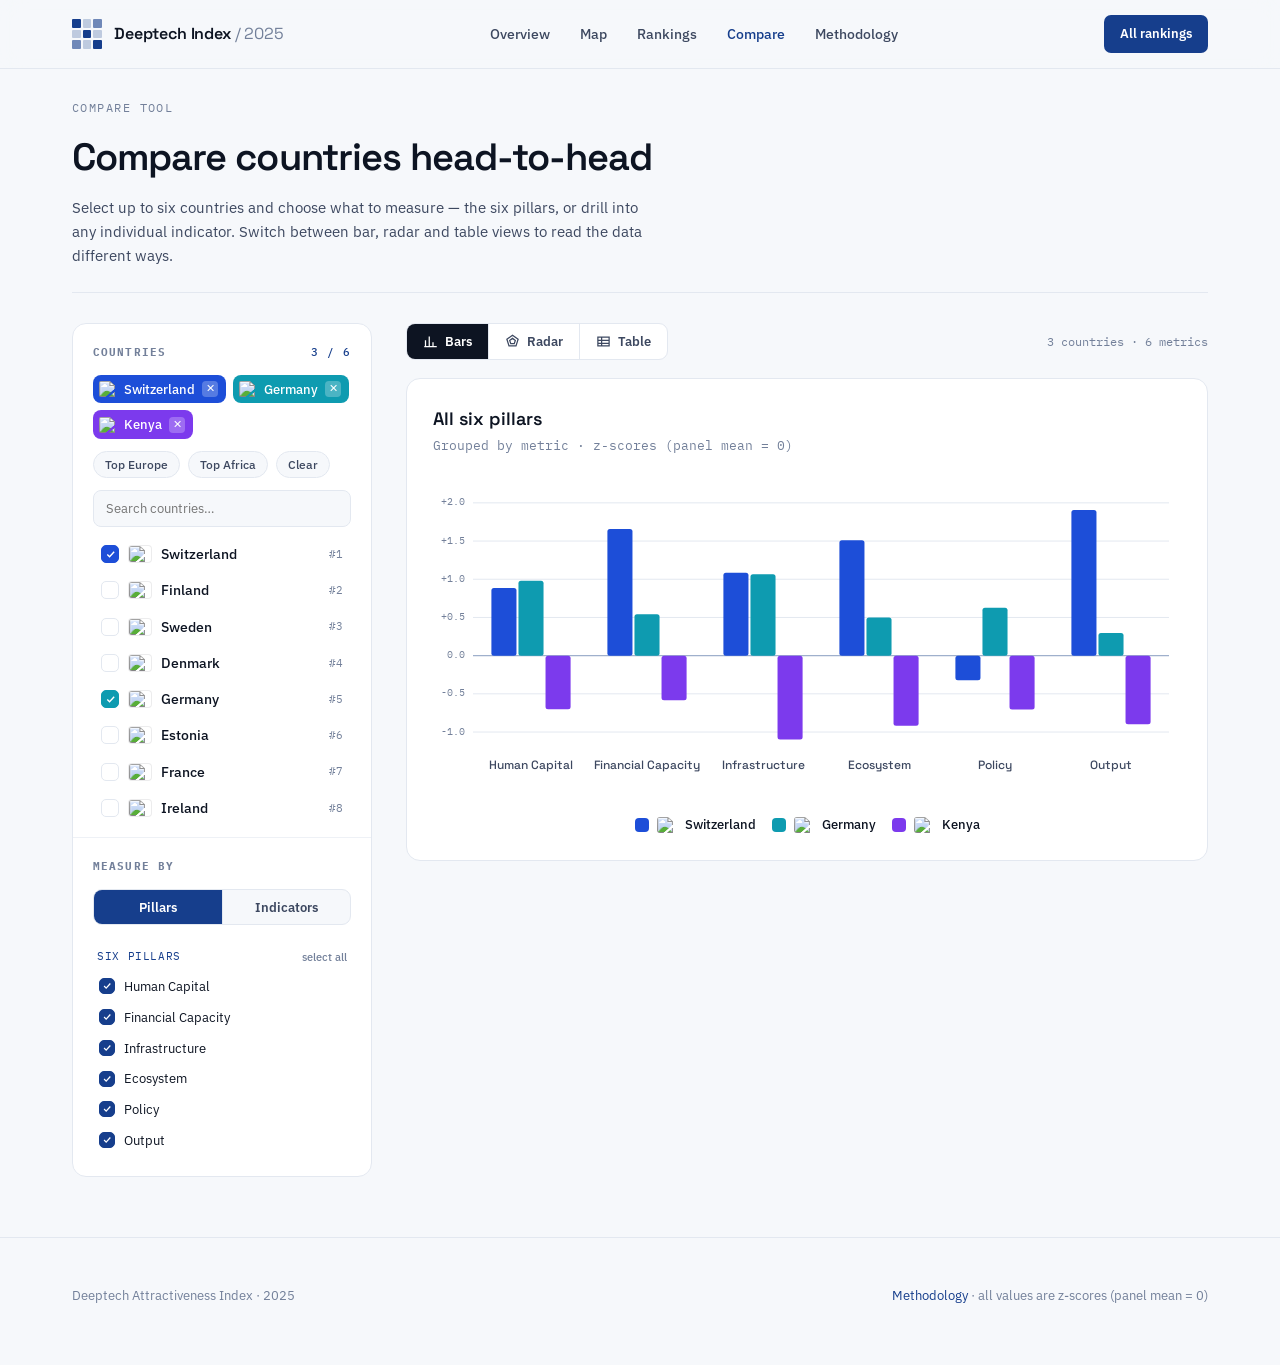
==== compare.html @ 3acfac9e "Add files via upload" ====
<!DOCTYPE html>
<html lang="en">
<head>
<meta charset="UTF-8" />
<meta name="viewport" content="width=device-width, initial-scale=1.0" />
<title>Compare — Deeptech Index</title>
<link rel="preconnect" href="https://fonts.googleapis.com" />
<link rel="preconnect" href="https://fonts.gstatic.com" crossorigin />
<link href="https://fonts.googleapis.com/css2?family=Space+Grotesk:wght@400;500;600;700&family=IBM+Plex+Sans:wght@400;500;600&family=IBM+Plex+Mono:wght@400;500&display=swap" rel="stylesheet" />
<link rel="stylesheet" href="assets/atlas.css" />
<style>
  .page-head{padding:30px 0 24px;border-bottom:1px solid var(--line)}
  .page-head .sec-tag{display:block;margin-bottom:12px}
  .page-head h1{font-family:"Space Grotesk";font-weight:600;font-size:38px;letter-spacing:-.025em}
  .page-head p{margin-top:10px;font-size:15px;color:var(--ink-2);max-width:64ch;line-height:1.6}

  .compare-layout{display:grid;grid-template-columns:300px 1fr;gap:34px;padding:30px 0 40px;align-items:start}
  @media(max-width:980px){.compare-layout{grid-template-columns:1fr}}

  /* CONTROL PANEL */
  .panel{border:1px solid var(--line);background:var(--panel);border-radius:14px;padding:0;position:sticky;top:88px;overflow:hidden}
  .panel-sec{padding:20px 20px;border-bottom:1px solid var(--line-2)}
  .panel-sec:last-child{border-bottom:none}
  .panel-sec h3{font-family:"IBM Plex Mono";font-size:11px;letter-spacing:.1em;text-transform:uppercase;color:var(--ink-3);margin-bottom:14px;display:flex;justify-content:space-between;align-items:center}
  .panel-sec h3 .cnt{color:var(--blue);font-weight:500}

  .seg{display:flex;border:1px solid var(--line);border-radius:9px;overflow:hidden;background:var(--bg)}
  .seg button{flex:1;font-family:"IBM Plex Sans";font-size:12.5px;font-weight:600;color:var(--ink-2);background:transparent;border:none;padding:9px 4px;cursor:pointer;transition:.12s;border-right:1px solid var(--line)}
  .seg button:last-child{border-right:none}
  .seg button[aria-pressed="true"]{background:var(--blue);color:#fff}

  .country-search input{width:100%;border:1px solid var(--line);border-radius:8px;padding:9px 12px;font-family:"IBM Plex Sans";font-size:13px;color:var(--ink);background:var(--bg);margin-bottom:10px}
  .country-search input:focus{outline:none;border-color:var(--blue)}
  .clist{max-height:280px;overflow-y:auto;display:flex;flex-direction:column;gap:2px;margin:0 -6px;padding:0 6px}
  .crow{display:flex;align-items:center;gap:10px;padding:7px 8px;border-radius:8px;cursor:pointer;transition:background .1s}
  .crow:hover{background:var(--blue-soft)}
  .crow img{width:22px;border-radius:3px;box-shadow:0 0 0 1px rgba(13,20,34,.08)}
  .crow .nm{flex:1;font-size:13.5px;font-weight:500}
  .crow .rk{font-family:"IBM Plex Mono";font-size:11px;color:var(--ink-3)}
  .crow .chk{width:18px;height:18px;border:1.5px solid var(--line);border-radius:5px;flex:none;display:grid;place-items:center;transition:.12s}
  .crow[aria-selected="true"] .chk{background:var(--sel,#1d4ed8);border-color:var(--sel,#1d4ed8)}
  .crow[aria-selected="true"] .chk svg{opacity:1}
  .crow .chk svg{width:11px;height:11px;color:#fff;opacity:0}
  .crow.disabled{opacity:.4;pointer-events:none}

  .selected-chips{display:flex;flex-wrap:wrap;gap:7px}
  .selchip{display:flex;align-items:center;gap:7px;padding:5px 8px 5px 6px;border-radius:8px;font-size:12.5px;font-weight:500;color:#fff}
  .selchip img{width:18px;border-radius:2px}
  .selchip button{background:rgba(255,255,255,.25);border:none;color:#fff;width:16px;height:16px;border-radius:4px;cursor:pointer;font-size:11px;line-height:1;display:grid;place-items:center}

  .metric-mode{margin-bottom:12px}
  .mlist{max-height:300px;overflow-y:auto;margin:0 -6px;padding:0 6px}
  .mgroup-h{font-family:"IBM Plex Mono";font-size:10.5px;letter-spacing:.06em;text-transform:uppercase;color:var(--blue);padding:12px 4px 6px;display:flex;justify-content:space-between;align-items:center}
  .mgroup-h .sel-all{font-family:"IBM Plex Sans";text-transform:none;letter-spacing:0;color:var(--ink-3);cursor:pointer;font-size:11px;font-weight:500}
  .mgroup-h .sel-all:hover{color:var(--blue)}
  .mrow{display:flex;align-items:center;gap:9px;padding:6px 6px;border-radius:7px;cursor:pointer;font-size:12.5px}
  .mrow:hover{background:var(--blue-soft)}
  .mrow .chk{width:16px;height:16px;border:1.5px solid var(--line);border-radius:5px;flex:none;display:grid;place-items:center}
  .mrow[aria-selected="true"] .chk{background:var(--blue);border-color:var(--blue)}
  .mrow .chk svg{width:10px;height:10px;color:#fff;opacity:0}
  .mrow[aria-selected="true"] .chk svg{opacity:1}
  .mrow .src{margin-left:auto;font-family:"IBM Plex Mono";font-size:10px;color:var(--ink-3)}

  /* RESULTS */
  .results{min-height:400px}
  .results-bar{display:flex;align-items:center;gap:10px;margin-bottom:18px}
  .view-seg{display:flex;border:1px solid var(--line);border-radius:9px;overflow:hidden;background:var(--panel)}
  .view-seg button{display:flex;align-items:center;gap:7px;font-family:"IBM Plex Sans";font-size:13px;font-weight:600;color:var(--ink-2);background:transparent;border:none;padding:9px 16px;cursor:pointer;border-right:1px solid var(--line);transition:.12s}
  .view-seg button:last-child{border-right:none}
  .view-seg button[aria-pressed="true"]{background:var(--ink);color:#fff}
  .view-seg button svg{width:15px;height:15px}
  .results-bar .spacer{flex:1}
  .results-bar .meta{font-family:"IBM Plex Mono";font-size:12px;color:var(--ink-3)}

  .result-card{border:1px solid var(--line);background:var(--panel);border-radius:14px;padding:26px}
  .result-title{font-family:"Space Grotesk";font-weight:600;font-size:18px;margin-bottom:4px}
  .result-sub{font-size:12.5px;color:var(--ink-3);margin-bottom:22px;font-family:"IBM Plex Mono"}
  #chart{width:100%}
  .empty{display:grid;place-items:center;text-align:center;padding:80px 20px;color:var(--ink-3)}
  .empty svg{width:42px;height:42px;margin-bottom:16px;color:var(--line)}
  .empty h4{font-family:"Space Grotesk";font-weight:600;font-size:18px;color:var(--ink-2);margin-bottom:6px}
  .empty p{font-size:13.5px;max-width:36ch}

  /* legend */
  .legend{display:flex;flex-wrap:wrap;gap:16px;margin-top:18px;justify-content:center}
  .legend .li{display:flex;align-items:center;gap:8px;font-size:13px;font-weight:500}
  .legend .li img{width:20px;border-radius:3px}
  .legend .sw{width:14px;height:14px;border-radius:4px}

  /* compare table */
  .ctable{width:100%;border-collapse:collapse;font-size:13.5px}
  .ctable th,.ctable td{padding:12px 12px;border-bottom:1px solid var(--line-2);text-align:right}
  .ctable thead th{font-family:"IBM Plex Mono";font-size:10.5px;letter-spacing:.05em;text-transform:uppercase;color:var(--ink-3);font-weight:500;border-bottom:1px solid var(--line)}
  .ctable th.left,.ctable td.left{text-align:left}
  .ctable .metric-cell{font-weight:500}
  .ctable .metric-cell small{display:block;font-family:"IBM Plex Mono";font-size:10.5px;color:var(--ink-3);font-weight:400}
  .ctable td .z{font-family:"Space Grotesk";font-weight:600}
  .ctable td .rk{font-family:"IBM Plex Mono";font-size:10.5px;color:var(--ink-3);display:block}
  .ctable .ch{display:flex;align-items:center;gap:9px;justify-content:flex-end}
  .ctable thead .ch img{width:22px;border-radius:3px}
  .ctable tbody tr:hover{background:var(--blue-soft)}
  .ctable .best{position:relative}
  .ctable .best .z{color:var(--blue)}

  .quick{display:flex;gap:8px;flex-wrap:wrap;margin-top:2px}
  .quick button{font-family:"IBM Plex Sans";font-size:11.5px;font-weight:500;color:var(--ink-2);background:var(--bg);border:1px solid var(--line);border-radius:20px;padding:5px 11px;cursor:pointer;transition:.12s}
  .quick button:hover{border-color:var(--blue);color:var(--blue)}
</style>
</head>
<body>
<header class="nav">
  <div class="wrap nav-inner">
    <a class="brand" href="index.html">
      <span class="brand-mark"><i></i><i></i><i></i><i></i><i></i><i></i><i></i><i></i><i></i></span>
      <span class="brand-name">Deeptech Index <span>/ 2025</span></span>
    </a>
    <nav class="links">
      <a href="index.html#overview">Overview</a>
      <a href="index.html#mapsec">Map</a>
      <a href="index.html#rankings">Rankings</a>
      <a href="compare.html" class="active">Compare</a>
      <a href="index.html#methodology">Methodology</a>
    </nav>
    <a class="nav-cta" href="index.html#rankings">All rankings</a>
  </div>
</header>

<main class="wrap">
  <div class="page-head">
    <span class="sec-tag">Compare tool</span>
    <h1>Compare countries head-to-head</h1>
    <p>Select up to six countries and choose what to measure — the six pillars, or drill into any individual indicator. Switch between bar, radar and table views to read the data different ways.</p>
  </div>

  <div class="compare-layout">
    <!-- CONTROL PANEL -->
    <aside class="panel">
      <div class="panel-sec">
        <h3>Countries <span class="cnt" id="cc-count">0 / 6</span></h3>
        <div class="selected-chips" id="sel-chips" style="margin-bottom:12px"></div>
        <div class="quick" style="margin-bottom:12px">
          <button data-quick="topEu">Top Europe</button>
          <button data-quick="topAf">Top Africa</button>
          <button data-quick="clear">Clear</button>
        </div>
        <div class="country-search"><input id="csearch" type="text" placeholder="Search countries…" /></div>
        <div class="clist" id="clist"></div>
      </div>

      <div class="panel-sec">
        <h3>Measure by</h3>
        <div class="seg metric-mode" id="mode-seg">
          <button data-mode="pillars" aria-pressed="true">Pillars</button>
          <button data-mode="indicators">Indicators</button>
        </div>
        <div class="mlist" id="mlist"></div>
      </div>
    </aside>

    <!-- RESULTS -->
    <section class="results">
      <div class="results-bar">
        <div class="view-seg" id="view-seg">
          <button data-view="bars" aria-pressed="true">
            <svg viewBox="0 0 24 24" fill="none" stroke="currentColor" stroke-width="2"><path d="M4 20V10M10 20V4M16 20v-7M22 20H2"/></svg>Bars</button>
          <button data-view="radar">
            <svg viewBox="0 0 24 24" fill="none" stroke="currentColor" stroke-width="2"><path d="M12 2l9 6.5-3.4 10.5H6.4L3 8.5z"/><path d="M12 7l4.5 3.2-1.7 5.3H9.2L7.5 10.2z"/></svg>Radar</button>
          <button data-view="table">
            <svg viewBox="0 0 24 24" fill="none" stroke="currentColor" stroke-width="2"><path d="M3 5h18v14H3zM3 10h18M3 15h18M9 5v14"/></svg>Table</button>
        </div>
        <div class="spacer"></div>
        <div class="meta" id="results-meta"></div>
      </div>
      <div class="result-card" id="result-card"></div>
    </section>
  </div>
</main>

<footer><div class="wrap">
  <div>Deeptech Attractiveness Index · 2025</div>
  <div><a href="index.html#methodology">Methodology</a> · all values are z-scores (panel mean = 0)</div>
</div></footer>

<script src="https://cdn.jsdelivr.net/npm/d3@7"></script>
<script src="assets/data.js"></script>
<script src="assets/charts.js"></script>
<script src="assets/compare.js"></script>
</body>
</html>
---- assets/atlas.css ----
/* Shared Atlas theme — used by country.html and compare.html */
:root{
  --bg:#f6f8fb; --panel:#ffffff; --ink:#0d1422; --ink-2:#3d4860; --ink-3:#73809a;
  --line:#e3e8f0; --line-2:#eef1f6;
  --blue:#163e8c; --blue-bright:#2563eb; --blue-soft:#eaf0fb;
  --max:1200px;
}
*{box-sizing:border-box;margin:0;padding:0}
html{scroll-behavior:smooth}
body{background:var(--bg);color:var(--ink);font-family:"IBM Plex Sans",system-ui,sans-serif;-webkit-font-smoothing:antialiased;line-height:1.5}
.mono{font-family:"IBM Plex Mono",monospace}
.display{font-family:"Space Grotesk",sans-serif}
a{color:inherit;text-decoration:none}
.wrap{max-width:var(--max);margin:0 auto;padding:0 32px}

header.nav{position:sticky;top:0;z-index:50;background:rgba(246,248,251,.82);backdrop-filter:blur(12px);border-bottom:1px solid var(--line)}
.nav-inner{display:flex;align-items:center;justify-content:space-between;height:68px}
.brand{display:flex;align-items:center;gap:12px}
.brand-mark{width:30px;height:30px;display:grid;grid-template-columns:repeat(3,1fr);grid-template-rows:repeat(3,1fr);gap:2px}
.brand-mark i{background:var(--blue);border-radius:1px;opacity:.25}
.brand-mark i:nth-child(1),.brand-mark i:nth-child(5),.brand-mark i:nth-child(9){opacity:1}
.brand-mark i:nth-child(3),.brand-mark i:nth-child(7){opacity:.6}
.brand-name{font-family:"Space Grotesk";font-weight:600;font-size:16px;letter-spacing:-.01em}
.brand-name span{color:var(--ink-3);font-weight:400}
nav.links{display:flex;gap:30px}
nav.links a{font-size:14px;color:var(--ink-2);font-weight:500;transition:color .15s}
nav.links a:hover,nav.links a.active{color:var(--blue)}
.nav-cta{font-size:13px;font-weight:600;color:#fff;background:var(--blue);padding:9px 16px;border-radius:7px}

.btn{font-size:14px;font-weight:600;padding:12px 20px;border-radius:8px;border:1px solid transparent;cursor:pointer;transition:.15s;display:inline-block}
.btn-primary{background:var(--blue);color:#fff}
.btn-primary:hover{background:#0f2f70}
.btn-ghost{background:transparent;border-color:var(--line);color:var(--ink)}
.btn-ghost:hover{border-color:var(--blue);color:var(--blue)}

.sec-tag{font-family:"IBM Plex Mono";font-size:12px;letter-spacing:.12em;text-transform:uppercase;color:var(--ink-3);white-space:nowrap}

.dtchart-tip{}/* set inline by charts.js */

footer{padding:48px 0 60px;border-top:1px solid var(--line);color:var(--ink-3);font-size:13px;margin-top:20px}
footer .wrap{display:flex;justify-content:space-between;gap:24px;flex-wrap:wrap}
footer a{color:var(--blue)}
@media(max-width:860px){nav.links{display:none}}
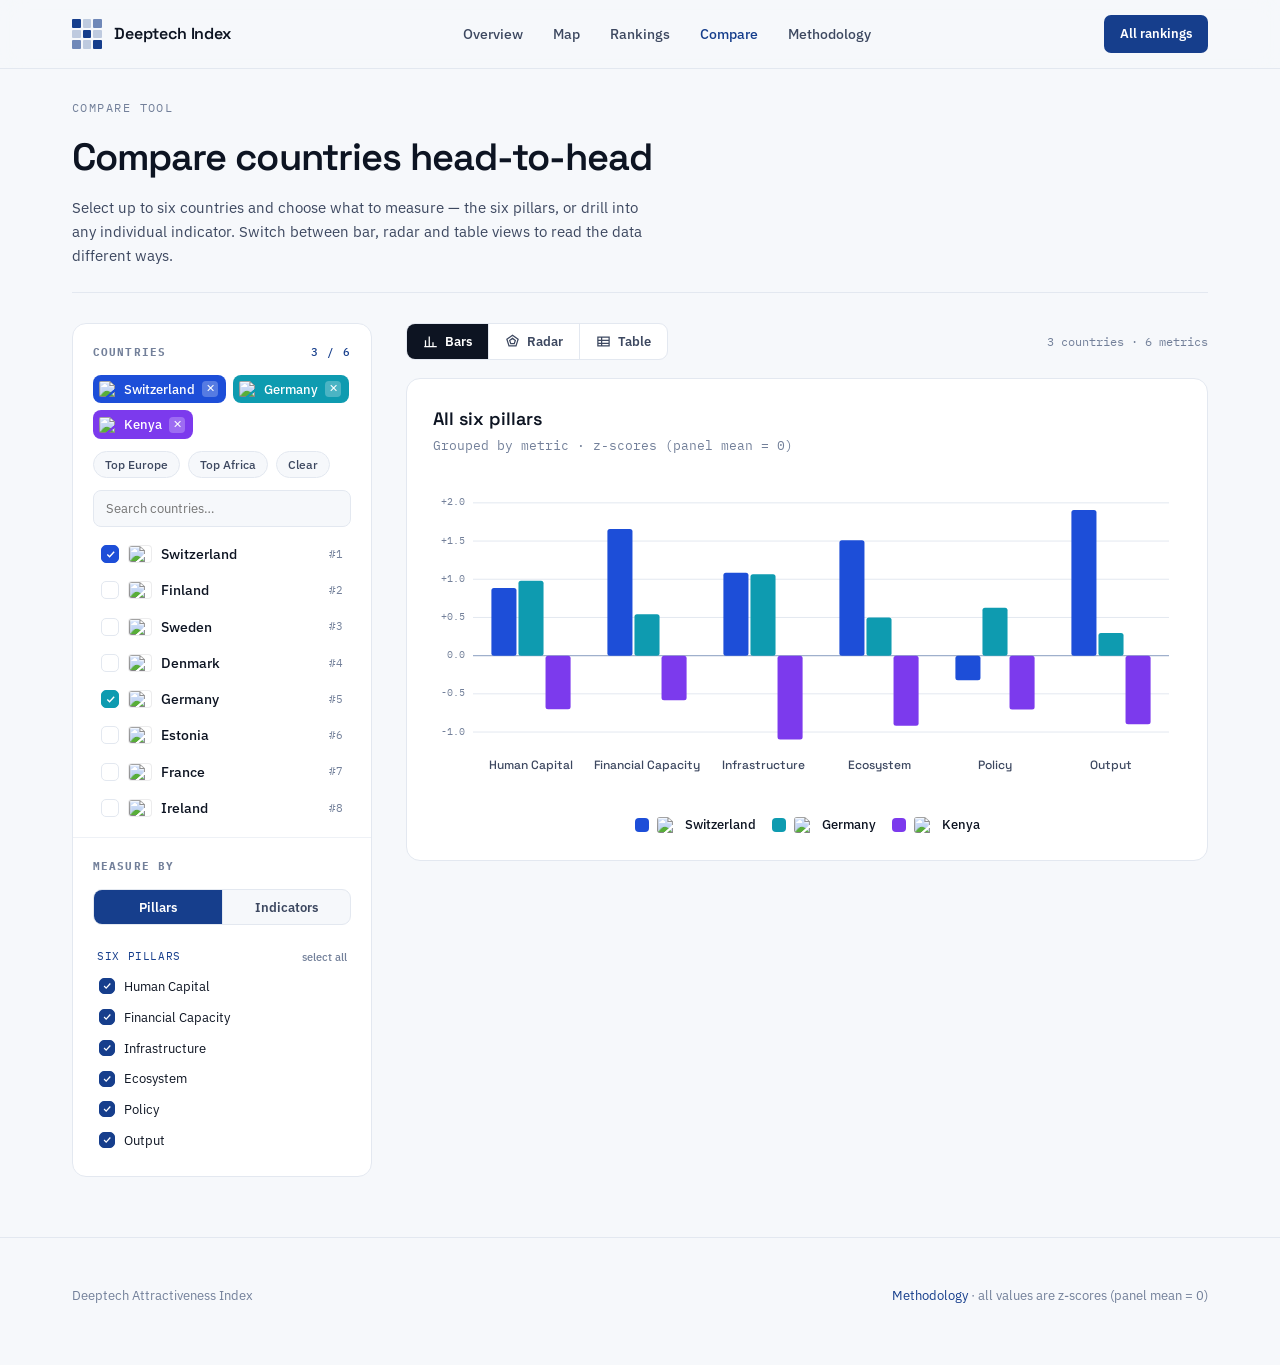
==== commit ae3f6256: "Update brand name and footer text Removed the year '2025' from brand name and footer." ====
--- a/compare.html
+++ b/compare.html
@@ -112,7 +112,7 @@
   <div class="wrap nav-inner">
     <a class="brand" href="index.html">
       <span class="brand-mark"><i></i><i></i><i></i><i></i><i></i><i></i><i></i><i></i><i></i></span>
-      <span class="brand-name">Deeptech Index <span>/ 2025</span></span>
+      <span class="brand-name">Deeptech Index <span></span></span>
     </a>
     <nav class="links">
       <a href="index.html#overview">Overview</a>
@@ -177,7 +177,7 @@
 </main>
 
 <footer><div class="wrap">
-  <div>Deeptech Attractiveness Index · 2025</div>
+  <div>Deeptech Attractiveness Index </div>
   <div><a href="index.html#methodology">Methodology</a> · all values are z-scores (panel mean = 0)</div>
 </div></footer>
 
